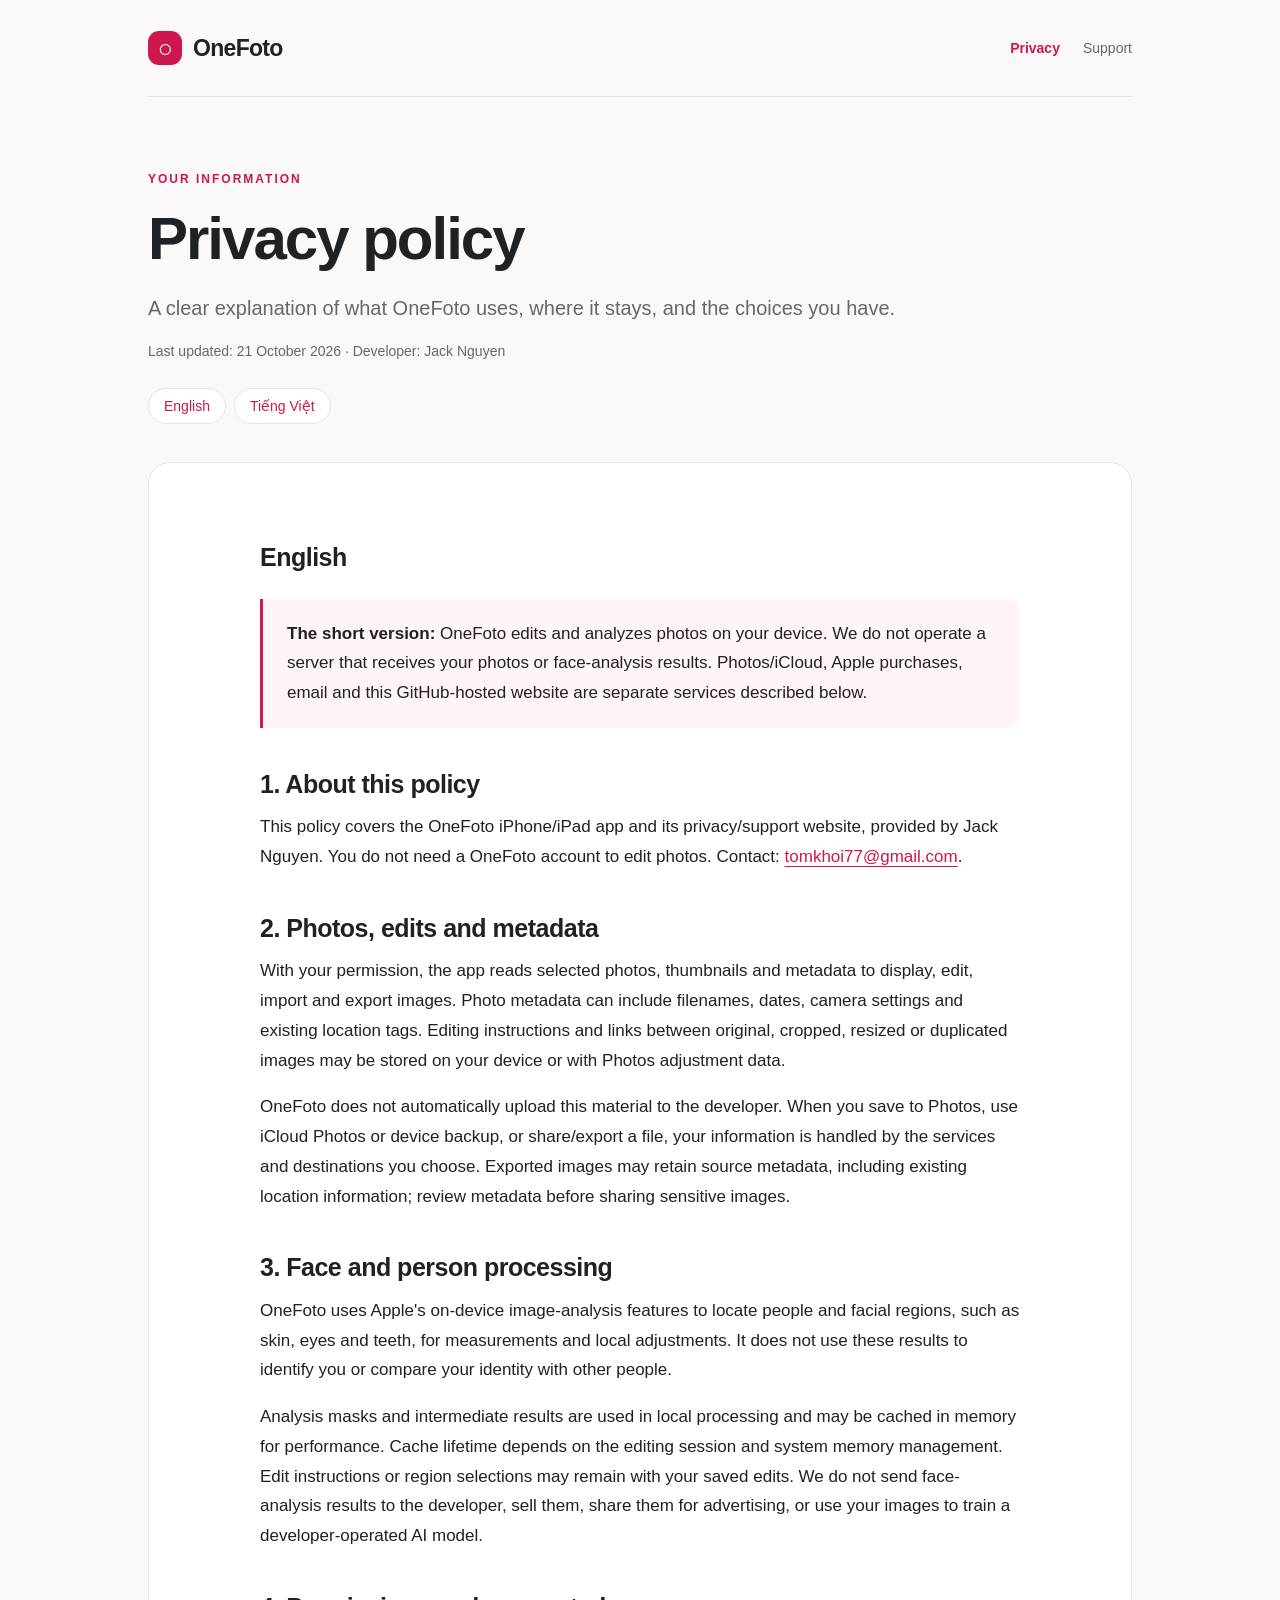
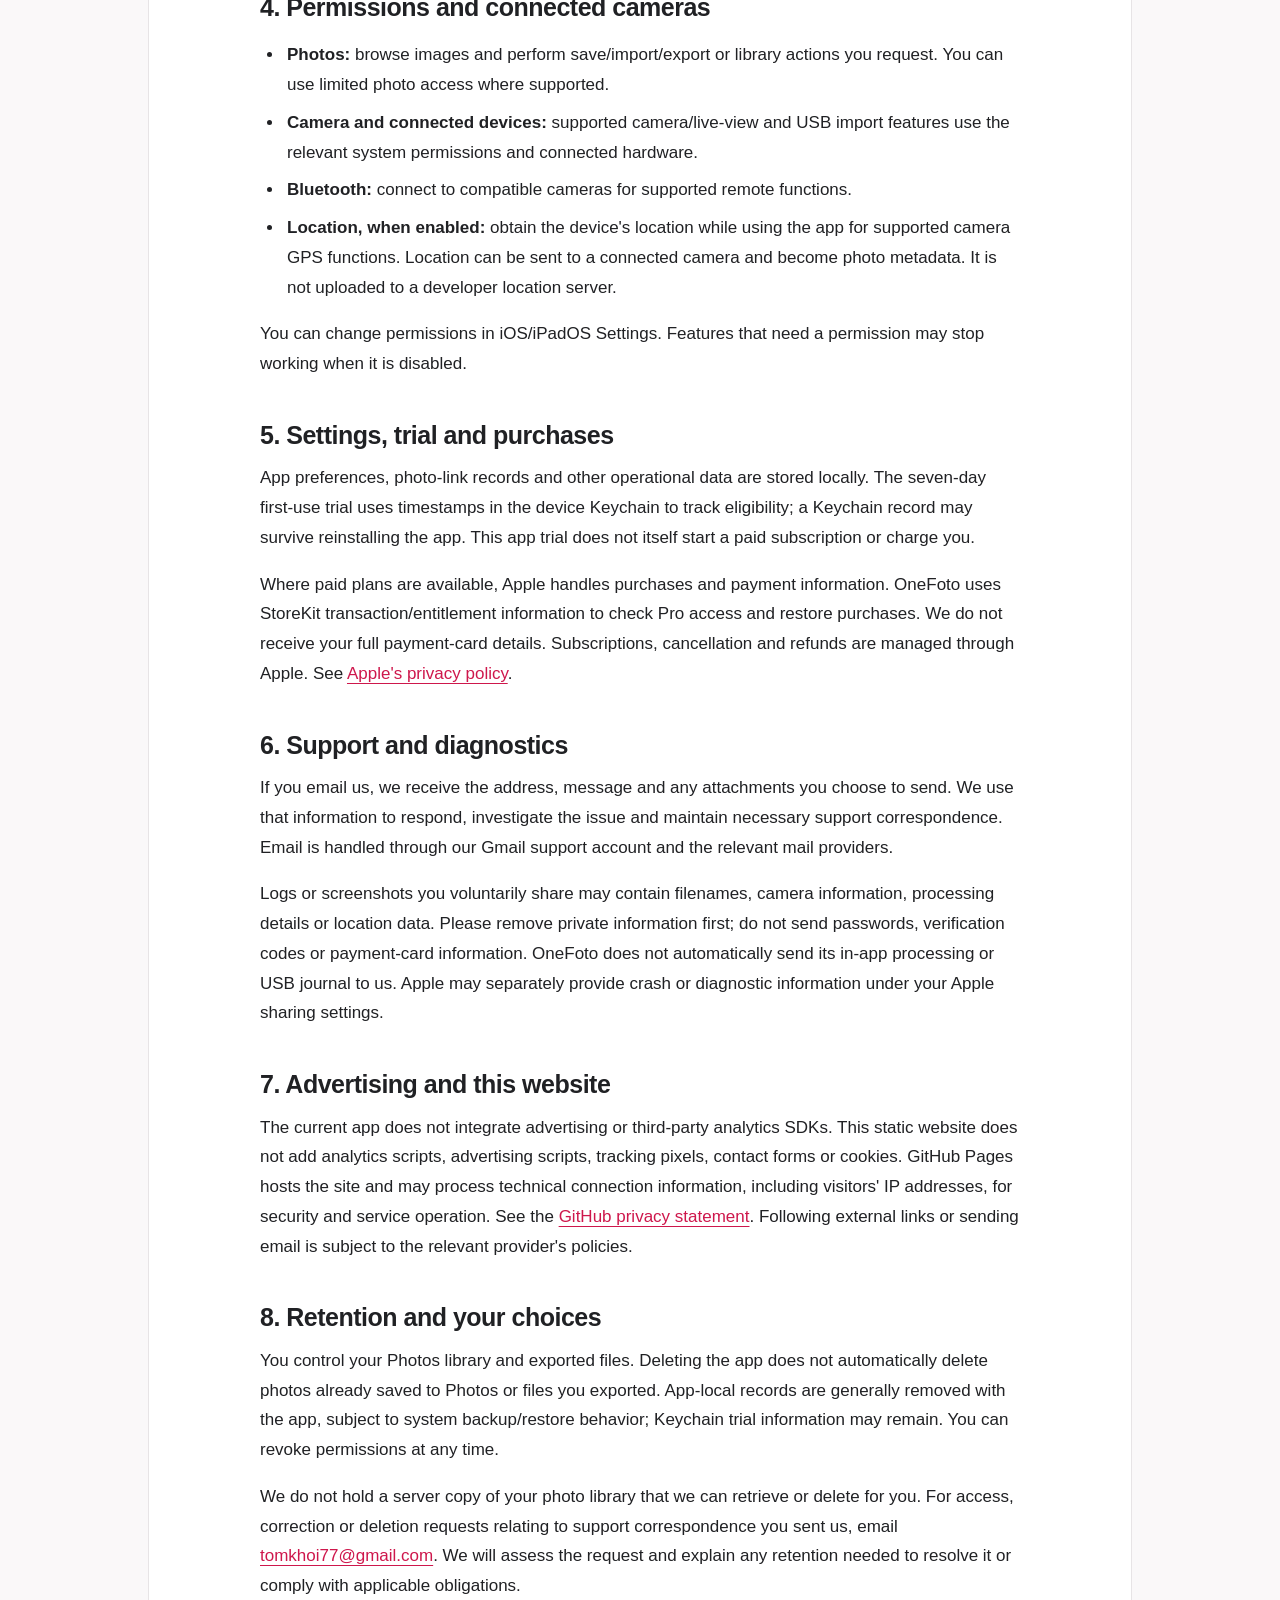
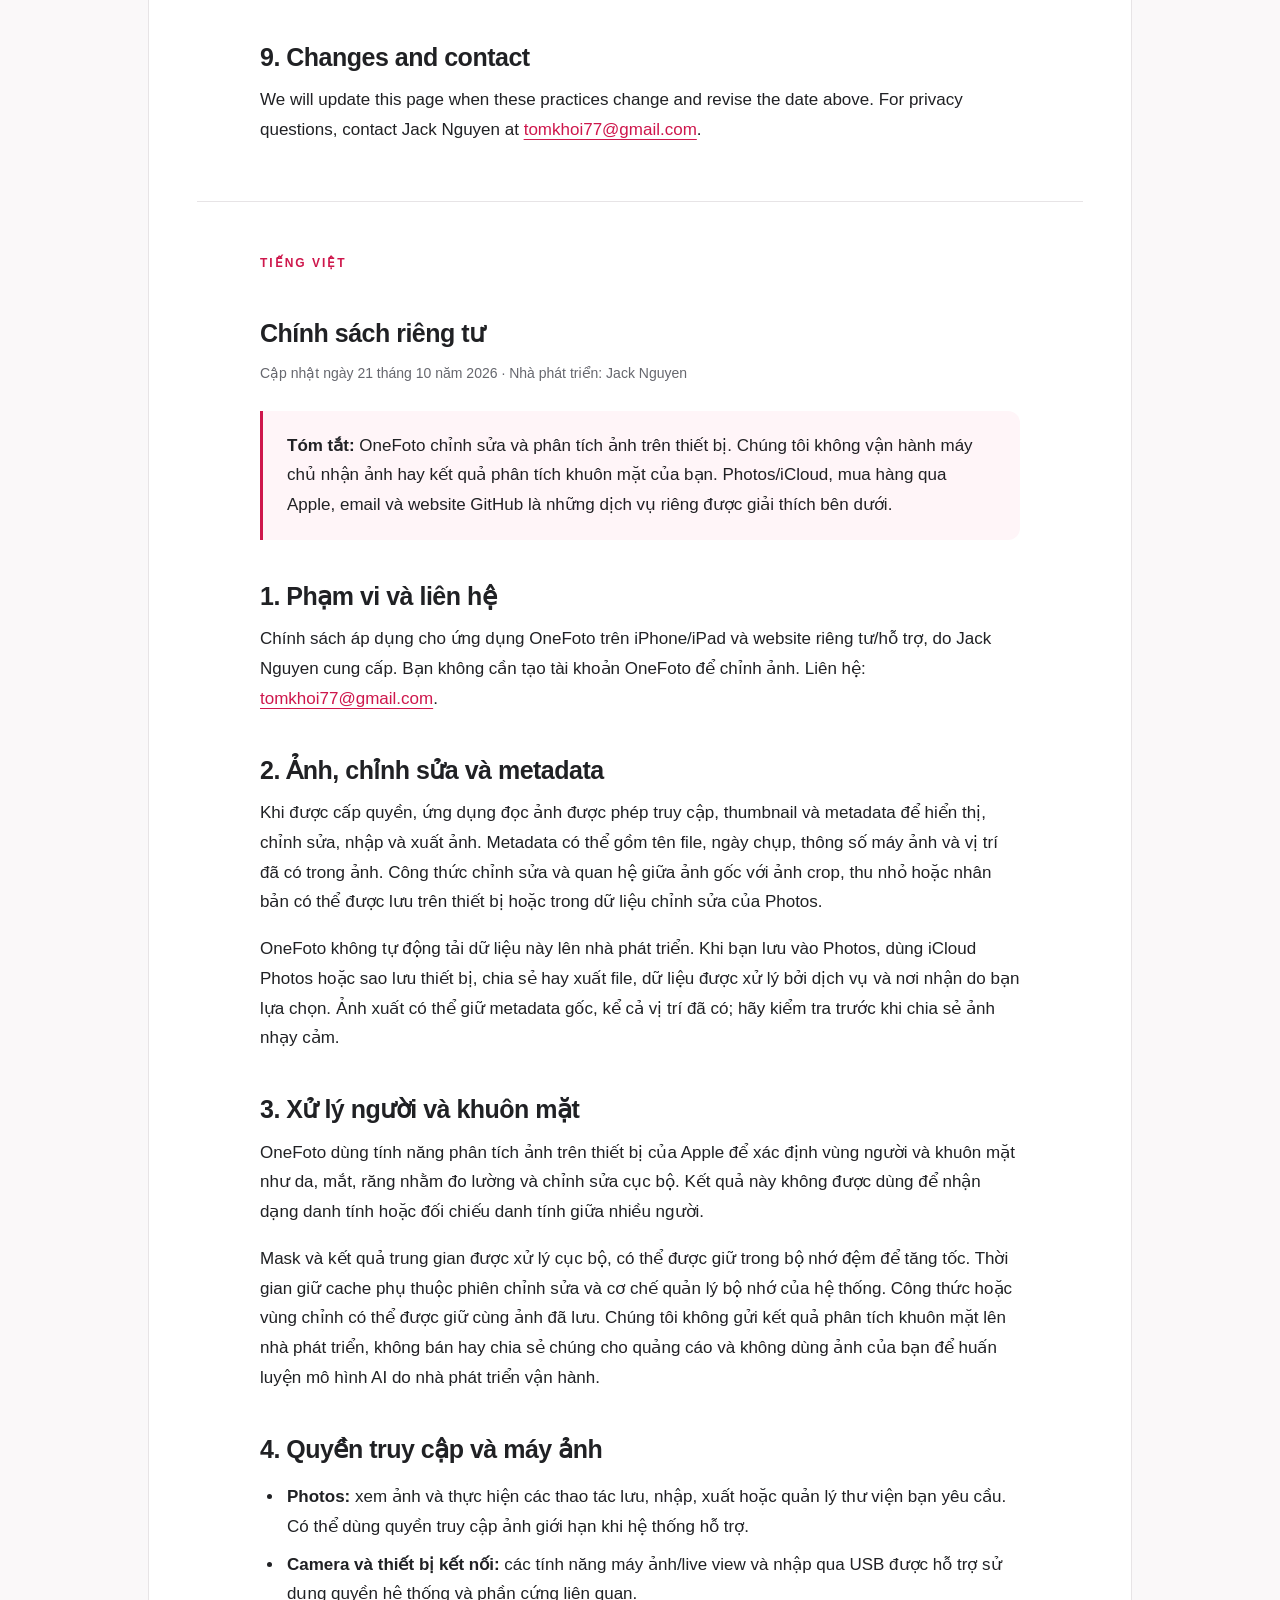
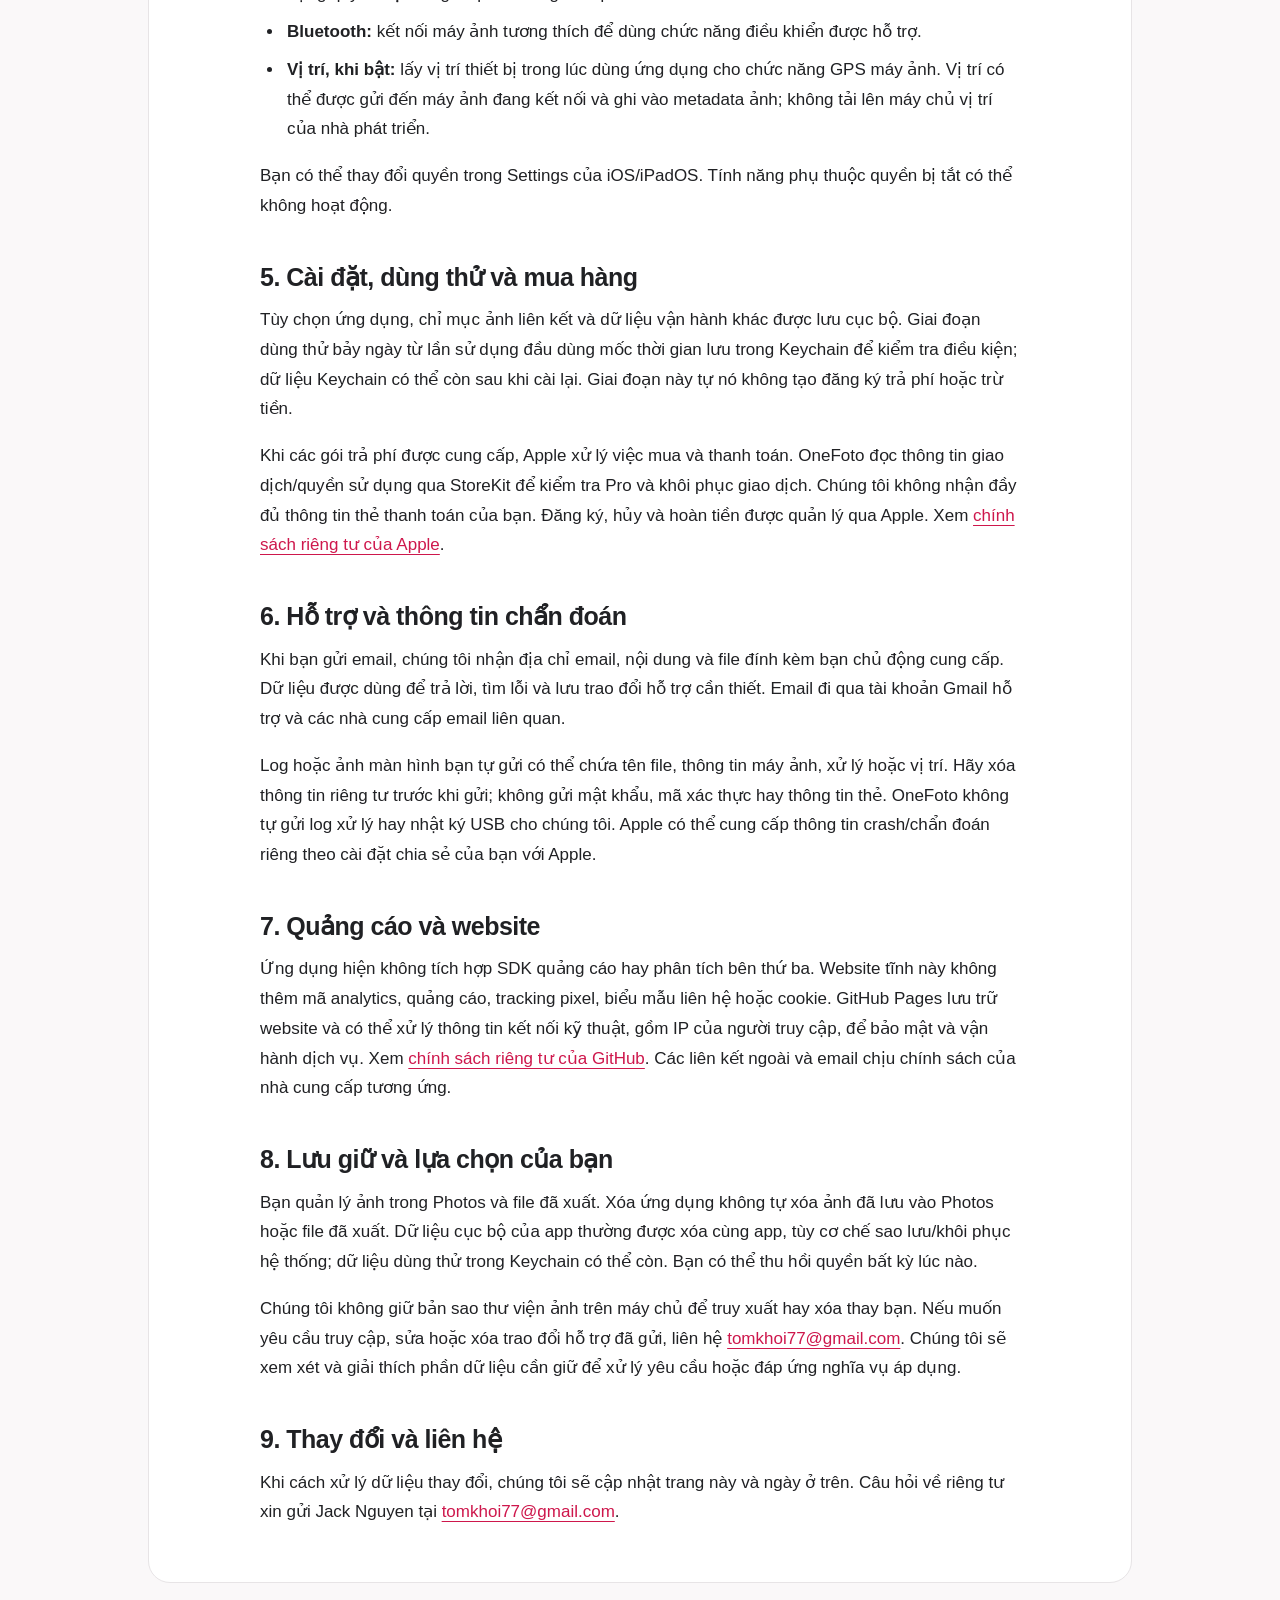
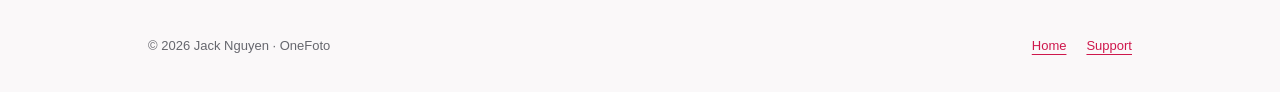
==== privacy/index.html @ 64487160 "Publish bilingual OneFoto privacy and support website" ====
<!doctype html>
<html lang="en">
<head><meta charset="utf-8"><meta name="viewport" content="width=device-width,initial-scale=1"><meta name="description" content="OneFoto privacy policy: on-device photo and face processing, Photos permissions, optional location, purchases and support."><title>Privacy Policy — OneFoto</title><link rel="stylesheet" href="../assets/site.css"><link rel="canonical" href="https://jacknguyen77.github.io/onefoto/privacy/"></head>
<body><a class="skip" href="#main">Skip to content</a><div class="shell"><header class="header"><a class="brand" href="../" aria-label="OneFoto home"><span class="mark" aria-hidden="true">○</span>OneFoto</a><nav aria-label="Main navigation"><a href="./" aria-current="page">Privacy</a><a href="../support/">Support</a></nav></header>
<main id="main"><div class="hero"><span class="eyebrow">Your information</span><h1>Privacy policy</h1><p class="lede">A clear explanation of what OneFoto uses, where it stays, and the choices you have.</p><p class="meta">Last updated: 21 October 2026 · Developer: Jack Nguyen</p><nav class="languages" aria-label="Choose language"><a href="#english" lang="en">English</a><a href="#vietnamese" lang="vi">Tiếng Việt</a></nav></div>
<article class="content"><section id="english" lang="en" aria-labelledby="en-title"><h2 id="en-title">English</h2>
<div class="callout"><p><strong>The short version:</strong> OneFoto edits and analyzes photos on your device. We do not operate a server that receives your photos or face-analysis results. Photos/iCloud, Apple purchases, email and this GitHub-hosted website are separate services described below.</p></div>
<h2>1. About this policy</h2><p>This policy covers the OneFoto iPhone/iPad app and its privacy/support website, provided by Jack Nguyen. You do not need a OneFoto account to edit photos. Contact: <a href="mailto:tomkhoi77@gmail.com">tomkhoi77@gmail.com</a>.</p>
<h2>2. Photos, edits and metadata</h2><p>With your permission, the app reads selected photos, thumbnails and metadata to display, edit, import and export images. Photo metadata can include filenames, dates, camera settings and existing location tags. Editing instructions and links between original, cropped, resized or duplicated images may be stored on your device or with Photos adjustment data.</p><p>OneFoto does not automatically upload this material to the developer. When you save to Photos, use iCloud Photos or device backup, or share/export a file, your information is handled by the services and destinations you choose. Exported images may retain source metadata, including existing location information; review metadata before sharing sensitive images.</p>
<h2>3. Face and person processing</h2><p>OneFoto uses Apple's on-device image-analysis features to locate people and facial regions, such as skin, eyes and teeth, for measurements and local adjustments. It does not use these results to identify you or compare your identity with other people.</p><p>Analysis masks and intermediate results are used in local processing and may be cached in memory for performance. Cache lifetime depends on the editing session and system memory management. Edit instructions or region selections may remain with your saved edits. We do not send face-analysis results to the developer, sell them, share them for advertising, or use your images to train a developer-operated AI model.</p>
<h2>4. Permissions and connected cameras</h2><ul><li><strong>Photos:</strong> browse images and perform save/import/export or library actions you request. You can use limited photo access where supported.</li><li><strong>Camera and connected devices:</strong> supported camera/live-view and USB import features use the relevant system permissions and connected hardware.</li><li><strong>Bluetooth:</strong> connect to compatible cameras for supported remote functions.</li><li><strong>Location, when enabled:</strong> obtain the device's location while using the app for supported camera GPS functions. Location can be sent to a connected camera and become photo metadata. It is not uploaded to a developer location server.</li></ul><p>You can change permissions in iOS/iPadOS Settings. Features that need a permission may stop working when it is disabled.</p>
<h2>5. Settings, trial and purchases</h2><p>App preferences, photo-link records and other operational data are stored locally. The seven-day first-use trial uses timestamps in the device Keychain to track eligibility; a Keychain record may survive reinstalling the app. This app trial does not itself start a paid subscription or charge you.</p><p>Where paid plans are available, Apple handles purchases and payment information. OneFoto uses StoreKit transaction/entitlement information to check Pro access and restore purchases. We do not receive your full payment-card details. Subscriptions, cancellation and refunds are managed through Apple. See <a href="https://www.apple.com/legal/privacy/">Apple's privacy policy</a>.</p>
<h2>6. Support and diagnostics</h2><p>If you email us, we receive the address, message and any attachments you choose to send. We use that information to respond, investigate the issue and maintain necessary support correspondence. Email is handled through our Gmail support account and the relevant mail providers.</p><p>Logs or screenshots you voluntarily share may contain filenames, camera information, processing details or location data. Please remove private information first; do not send passwords, verification codes or payment-card information. OneFoto does not automatically send its in-app processing or USB journal to us. Apple may separately provide crash or diagnostic information under your Apple sharing settings.</p>
<h2>7. Advertising and this website</h2><p>The current app does not integrate advertising or third-party analytics SDKs. This static website does not add analytics scripts, advertising scripts, tracking pixels, contact forms or cookies. GitHub Pages hosts the site and may process technical connection information, including visitors' IP addresses, for security and service operation. See the <a href="https://docs.github.com/en/site-policy/privacy-policies/github-general-privacy-statement">GitHub privacy statement</a>. Following external links or sending email is subject to the relevant provider's policies.</p>
<h2>8. Retention and your choices</h2><p>You control your Photos library and exported files. Deleting the app does not automatically delete photos already saved to Photos or files you exported. App-local records are generally removed with the app, subject to system backup/restore behavior; Keychain trial information may remain. You can revoke permissions at any time.</p><p>We do not hold a server copy of your photo library that we can retrieve or delete for you. For access, correction or deletion requests relating to support correspondence you sent us, email <a href="mailto:tomkhoi77@gmail.com">tomkhoi77@gmail.com</a>. We will assess the request and explain any retention needed to resolve it or comply with applicable obligations.</p>
<h2>9. Changes and contact</h2><p>We will update this page when these practices change and revise the date above. For privacy questions, contact Jack Nguyen at <a href="mailto:tomkhoi77@gmail.com">tomkhoi77@gmail.com</a>.</p></section>
<hr class="language-break">
<section id="vietnamese" lang="vi" aria-labelledby="vi-title"><span class="eyebrow">Tiếng Việt</span><h2 id="vi-title">Chính sách riêng tư</h2><p class="meta">Cập nhật ngày 21 tháng 10 năm 2026 · Nhà phát triển: Jack Nguyen</p>
<div class="callout"><p><strong>Tóm tắt:</strong> OneFoto chỉnh sửa và phân tích ảnh trên thiết bị. Chúng tôi không vận hành máy chủ nhận ảnh hay kết quả phân tích khuôn mặt của bạn. Photos/iCloud, mua hàng qua Apple, email và website GitHub là những dịch vụ riêng được giải thích bên dưới.</p></div>
<h2>1. Phạm vi và liên hệ</h2><p>Chính sách áp dụng cho ứng dụng OneFoto trên iPhone/iPad và website riêng tư/hỗ trợ, do Jack Nguyen cung cấp. Bạn không cần tạo tài khoản OneFoto để chỉnh ảnh. Liên hệ: <a href="mailto:tomkhoi77@gmail.com">tomkhoi77@gmail.com</a>.</p>
<h2>2. Ảnh, chỉnh sửa và metadata</h2><p>Khi được cấp quyền, ứng dụng đọc ảnh được phép truy cập, thumbnail và metadata để hiển thị, chỉnh sửa, nhập và xuất ảnh. Metadata có thể gồm tên file, ngày chụp, thông số máy ảnh và vị trí đã có trong ảnh. Công thức chỉnh sửa và quan hệ giữa ảnh gốc với ảnh crop, thu nhỏ hoặc nhân bản có thể được lưu trên thiết bị hoặc trong dữ liệu chỉnh sửa của Photos.</p><p>OneFoto không tự động tải dữ liệu này lên nhà phát triển. Khi bạn lưu vào Photos, dùng iCloud Photos hoặc sao lưu thiết bị, chia sẻ hay xuất file, dữ liệu được xử lý bởi dịch vụ và nơi nhận do bạn lựa chọn. Ảnh xuất có thể giữ metadata gốc, kể cả vị trí đã có; hãy kiểm tra trước khi chia sẻ ảnh nhạy cảm.</p>
<h2>3. Xử lý người và khuôn mặt</h2><p>OneFoto dùng tính năng phân tích ảnh trên thiết bị của Apple để xác định vùng người và khuôn mặt như da, mắt, răng nhằm đo lường và chỉnh sửa cục bộ. Kết quả này không được dùng để nhận dạng danh tính hoặc đối chiếu danh tính giữa nhiều người.</p><p>Mask và kết quả trung gian được xử lý cục bộ, có thể được giữ trong bộ nhớ đệm để tăng tốc. Thời gian giữ cache phụ thuộc phiên chỉnh sửa và cơ chế quản lý bộ nhớ của hệ thống. Công thức hoặc vùng chỉnh có thể được giữ cùng ảnh đã lưu. Chúng tôi không gửi kết quả phân tích khuôn mặt lên nhà phát triển, không bán hay chia sẻ chúng cho quảng cáo và không dùng ảnh của bạn để huấn luyện mô hình AI do nhà phát triển vận hành.</p>
<h2>4. Quyền truy cập và máy ảnh</h2><ul><li><strong>Photos:</strong> xem ảnh và thực hiện các thao tác lưu, nhập, xuất hoặc quản lý thư viện bạn yêu cầu. Có thể dùng quyền truy cập ảnh giới hạn khi hệ thống hỗ trợ.</li><li><strong>Camera và thiết bị kết nối:</strong> các tính năng máy ảnh/live view và nhập qua USB được hỗ trợ sử dụng quyền hệ thống và phần cứng liên quan.</li><li><strong>Bluetooth:</strong> kết nối máy ảnh tương thích để dùng chức năng điều khiển được hỗ trợ.</li><li><strong>Vị trí, khi bật:</strong> lấy vị trí thiết bị trong lúc dùng ứng dụng cho chức năng GPS máy ảnh. Vị trí có thể được gửi đến máy ảnh đang kết nối và ghi vào metadata ảnh; không tải lên máy chủ vị trí của nhà phát triển.</li></ul><p>Bạn có thể thay đổi quyền trong Settings của iOS/iPadOS. Tính năng phụ thuộc quyền bị tắt có thể không hoạt động.</p>
<h2>5. Cài đặt, dùng thử và mua hàng</h2><p>Tùy chọn ứng dụng, chỉ mục ảnh liên kết và dữ liệu vận hành khác được lưu cục bộ. Giai đoạn dùng thử bảy ngày từ lần sử dụng đầu dùng mốc thời gian lưu trong Keychain để kiểm tra điều kiện; dữ liệu Keychain có thể còn sau khi cài lại. Giai đoạn này tự nó không tạo đăng ký trả phí hoặc trừ tiền.</p><p>Khi các gói trả phí được cung cấp, Apple xử lý việc mua và thanh toán. OneFoto đọc thông tin giao dịch/quyền sử dụng qua StoreKit để kiểm tra Pro và khôi phục giao dịch. Chúng tôi không nhận đầy đủ thông tin thẻ thanh toán của bạn. Đăng ký, hủy và hoàn tiền được quản lý qua Apple. Xem <a href="https://www.apple.com/legal/privacy/">chính sách riêng tư của Apple</a>.</p>
<h2>6. Hỗ trợ và thông tin chẩn đoán</h2><p>Khi bạn gửi email, chúng tôi nhận địa chỉ email, nội dung và file đính kèm bạn chủ động cung cấp. Dữ liệu được dùng để trả lời, tìm lỗi và lưu trao đổi hỗ trợ cần thiết. Email đi qua tài khoản Gmail hỗ trợ và các nhà cung cấp email liên quan.</p><p>Log hoặc ảnh màn hình bạn tự gửi có thể chứa tên file, thông tin máy ảnh, xử lý hoặc vị trí. Hãy xóa thông tin riêng tư trước khi gửi; không gửi mật khẩu, mã xác thực hay thông tin thẻ. OneFoto không tự gửi log xử lý hay nhật ký USB cho chúng tôi. Apple có thể cung cấp thông tin crash/chẩn đoán riêng theo cài đặt chia sẻ của bạn với Apple.</p>
<h2>7. Quảng cáo và website</h2><p>Ứng dụng hiện không tích hợp SDK quảng cáo hay phân tích bên thứ ba. Website tĩnh này không thêm mã analytics, quảng cáo, tracking pixel, biểu mẫu liên hệ hoặc cookie. GitHub Pages lưu trữ website và có thể xử lý thông tin kết nối kỹ thuật, gồm IP của người truy cập, để bảo mật và vận hành dịch vụ. Xem <a href="https://docs.github.com/en/site-policy/privacy-policies/github-general-privacy-statement">chính sách riêng tư của GitHub</a>. Các liên kết ngoài và email chịu chính sách của nhà cung cấp tương ứng.</p>
<h2>8. Lưu giữ và lựa chọn của bạn</h2><p>Bạn quản lý ảnh trong Photos và file đã xuất. Xóa ứng dụng không tự xóa ảnh đã lưu vào Photos hoặc file đã xuất. Dữ liệu cục bộ của app thường được xóa cùng app, tùy cơ chế sao lưu/khôi phục hệ thống; dữ liệu dùng thử trong Keychain có thể còn. Bạn có thể thu hồi quyền bất kỳ lúc nào.</p><p>Chúng tôi không giữ bản sao thư viện ảnh trên máy chủ để truy xuất hay xóa thay bạn. Nếu muốn yêu cầu truy cập, sửa hoặc xóa trao đổi hỗ trợ đã gửi, liên hệ <a href="mailto:tomkhoi77@gmail.com">tomkhoi77@gmail.com</a>. Chúng tôi sẽ xem xét và giải thích phần dữ liệu cần giữ để xử lý yêu cầu hoặc đáp ứng nghĩa vụ áp dụng.</p>
<h2>9. Thay đổi và liên hệ</h2><p>Khi cách xử lý dữ liệu thay đổi, chúng tôi sẽ cập nhật trang này và ngày ở trên. Câu hỏi về riêng tư xin gửi Jack Nguyen tại <a href="mailto:tomkhoi77@gmail.com">tomkhoi77@gmail.com</a>.</p></section></article></main>
<footer><span>© 2026 Jack Nguyen · OneFoto</span><nav aria-label="Footer"><a href="../">Home</a><a href="../support/">Support</a></nav></footer></div></body></html>
---- assets/site.css ----
:root{color-scheme:light;--ink:#202124;--muted:#66676e;--pink:#ce174c;--line:#e7e4e6;--paper:#fff;--bg:#faf8f9}*{box-sizing:border-box}html{scroll-behavior:smooth;scroll-padding-top:28px}body{margin:0;background:var(--bg);color:var(--ink);font:17px/1.75 -apple-system,BlinkMacSystemFont,"Segoe UI",sans-serif}a{color:var(--pink);text-underline-offset:4px;overflow-wrap:anywhere}a:hover{text-decoration-thickness:2px}a:focus-visible,summary:focus-visible{outline:3px solid var(--pink);outline-offset:5px;border-radius:3px}.shell{max-width:1040px;margin:auto;padding:0 28px}.header{display:flex;align-items:center;justify-content:space-between;gap:24px;padding:28px 0;border-bottom:1px solid var(--line)}.brand{display:inline-flex;align-items:center;gap:11px;text-decoration:none;color:var(--ink);font-size:23px;font-weight:750;letter-spacing:-.7px}.mark{display:grid;place-items:center;width:34px;height:34px;border-radius:11px;background:var(--pink);color:white;font-size:25px;line-height:1;font-weight:400}.header nav{display:flex;gap:23px;font-size:14px}.header nav a{color:var(--muted);text-decoration:none}.header nav a[aria-current=page]{color:var(--pink);font-weight:650}.hero{padding:66px 0 38px;max-width:770px}.eyebrow{font-size:12px;text-transform:uppercase;letter-spacing:2px;font-weight:750;color:var(--pink)}h1{font-size:clamp(38px,6vw,60px);line-height:1.1;letter-spacing:-2px;margin:13px 0 20px}h2{font-size:25px;line-height:1.3;letter-spacing:-.5px;margin:40px 0 12px}h3{font-size:19px;line-height:1.4;margin:28px 0 8px}.lede{font-size:20px;color:var(--muted);line-height:1.65;margin:0}.meta,.small{font-size:14px;color:var(--muted)}.languages{display:flex;gap:8px;margin-top:24px;flex-wrap:wrap}.languages a{padding:5px 15px;border:1px solid var(--line);border-radius:24px;font-size:14px;text-decoration:none;background:var(--paper)}.content{background:var(--paper);border:1px solid var(--line);border-radius:22px;padding:38px 48px;margin:0 0 48px}.content>section{max-width:760px;margin:auto}.content p{margin:0 0 17px}.content li{padding-left:3px;margin-bottom:8px}.content ul,.content ol{padding-left:24px}.callout{padding:20px 24px;border-left:3px solid var(--pink);background:#fff5f8;border-radius:0 12px 12px 0;margin:25px 0}.callout p:last-child{margin-bottom:0}.language-break{border:0;border-top:1px solid var(--line);margin:56px 0 45px}.contact{display:block;padding:23px 26px;border-radius:14px;border:1px solid var(--line);background:var(--paper);margin:24px 0 30px}.contact strong{display:block;font-size:21px}.contact a{font-size:clamp(16px,3vw,22px)}details{border-top:1px solid var(--line);padding:18px 0}details:last-of-type{border-bottom:1px solid var(--line)}summary{font-weight:650;cursor:pointer;line-height:1.5}details p:first-of-type{margin-top:14px}.links{display:grid;grid-template-columns:1fr 1fr;gap:18px;margin:32px 0}.card{display:block;border:1px solid var(--line);background:var(--paper);border-radius:18px;padding:25px;text-decoration:none;color:var(--ink)}.card strong{display:block;font-size:23px;margin-bottom:7px}.card span{display:block;color:var(--muted)}.card:hover{border-color:var(--pink)}footer{display:flex;justify-content:space-between;gap:20px;flex-wrap:wrap;padding:4px 0 34px;font-size:13px;color:var(--muted)}footer nav{display:flex;gap:20px}.skip{position:absolute;left:16px;top:-80px;background:white;padding:10px;z-index:1}.skip:focus{top:10px}@media(max-width:640px){.shell{padding:0 20px}.header{padding:22px 0;gap:14px}.header nav{gap:16px;font-size:13px}.brand{font-size:21px}.hero{padding:45px 0 28px}h1{letter-spacing:-1.4px}.lede{font-size:18px}.content{padding:25px 21px;border-radius:17px;margin-bottom:32px}h2{font-size:23px}.contact{padding:18px}.links{grid-template-columns:1fr}.callout{padding:16px 18px}}@media(prefers-reduced-motion:reduce){html{scroll-behavior:auto}}
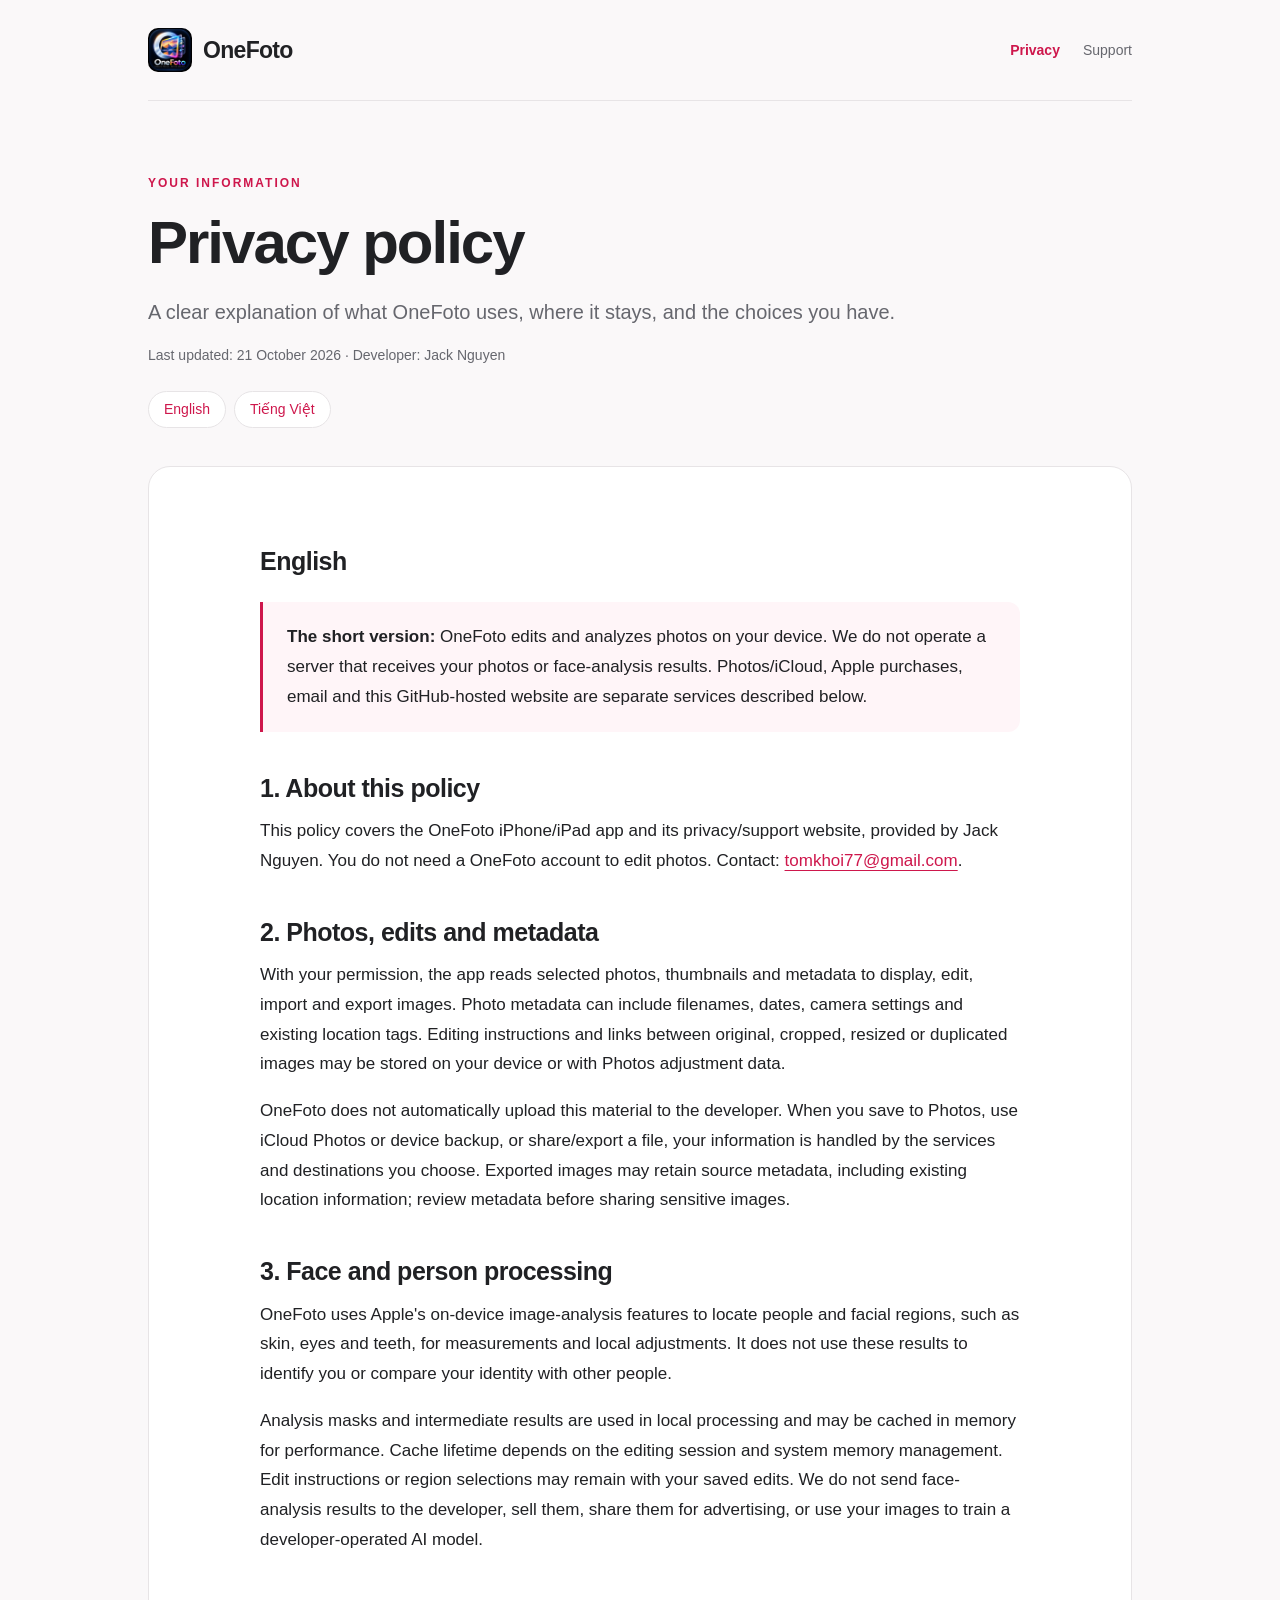
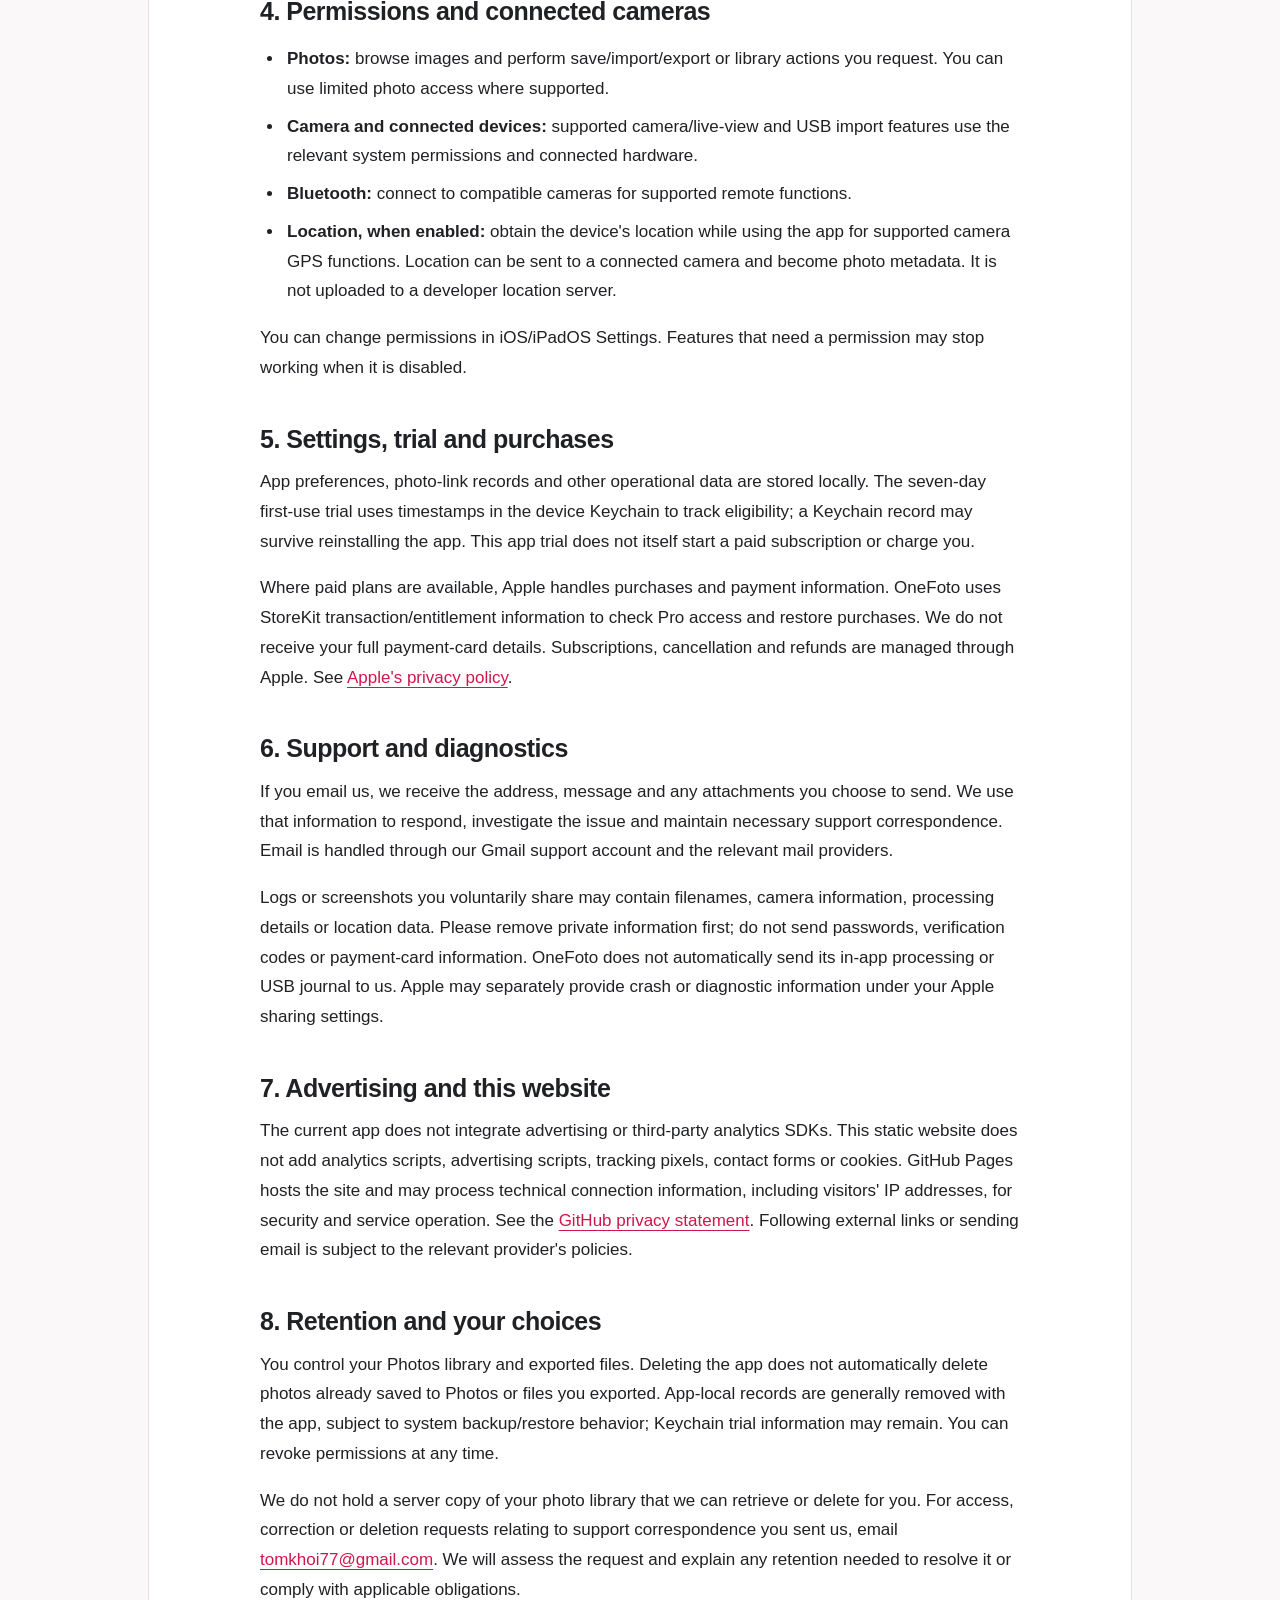
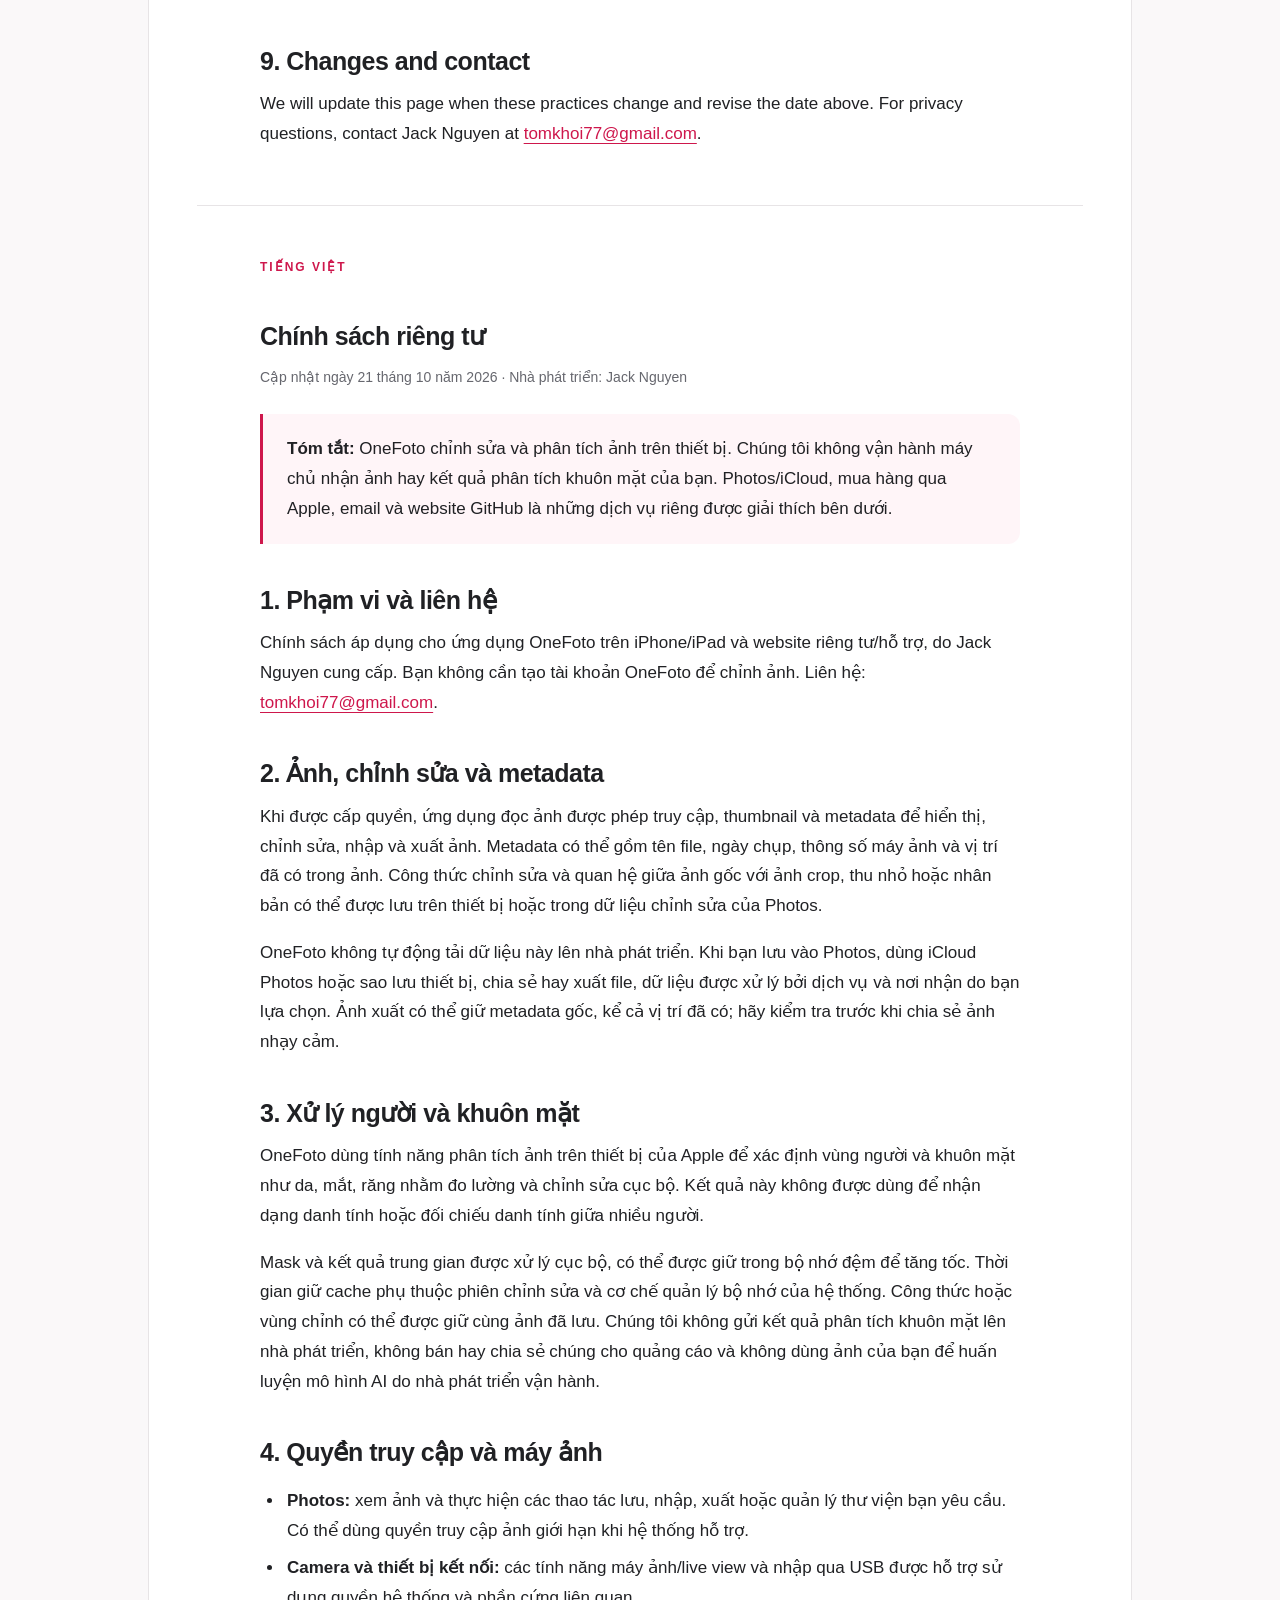
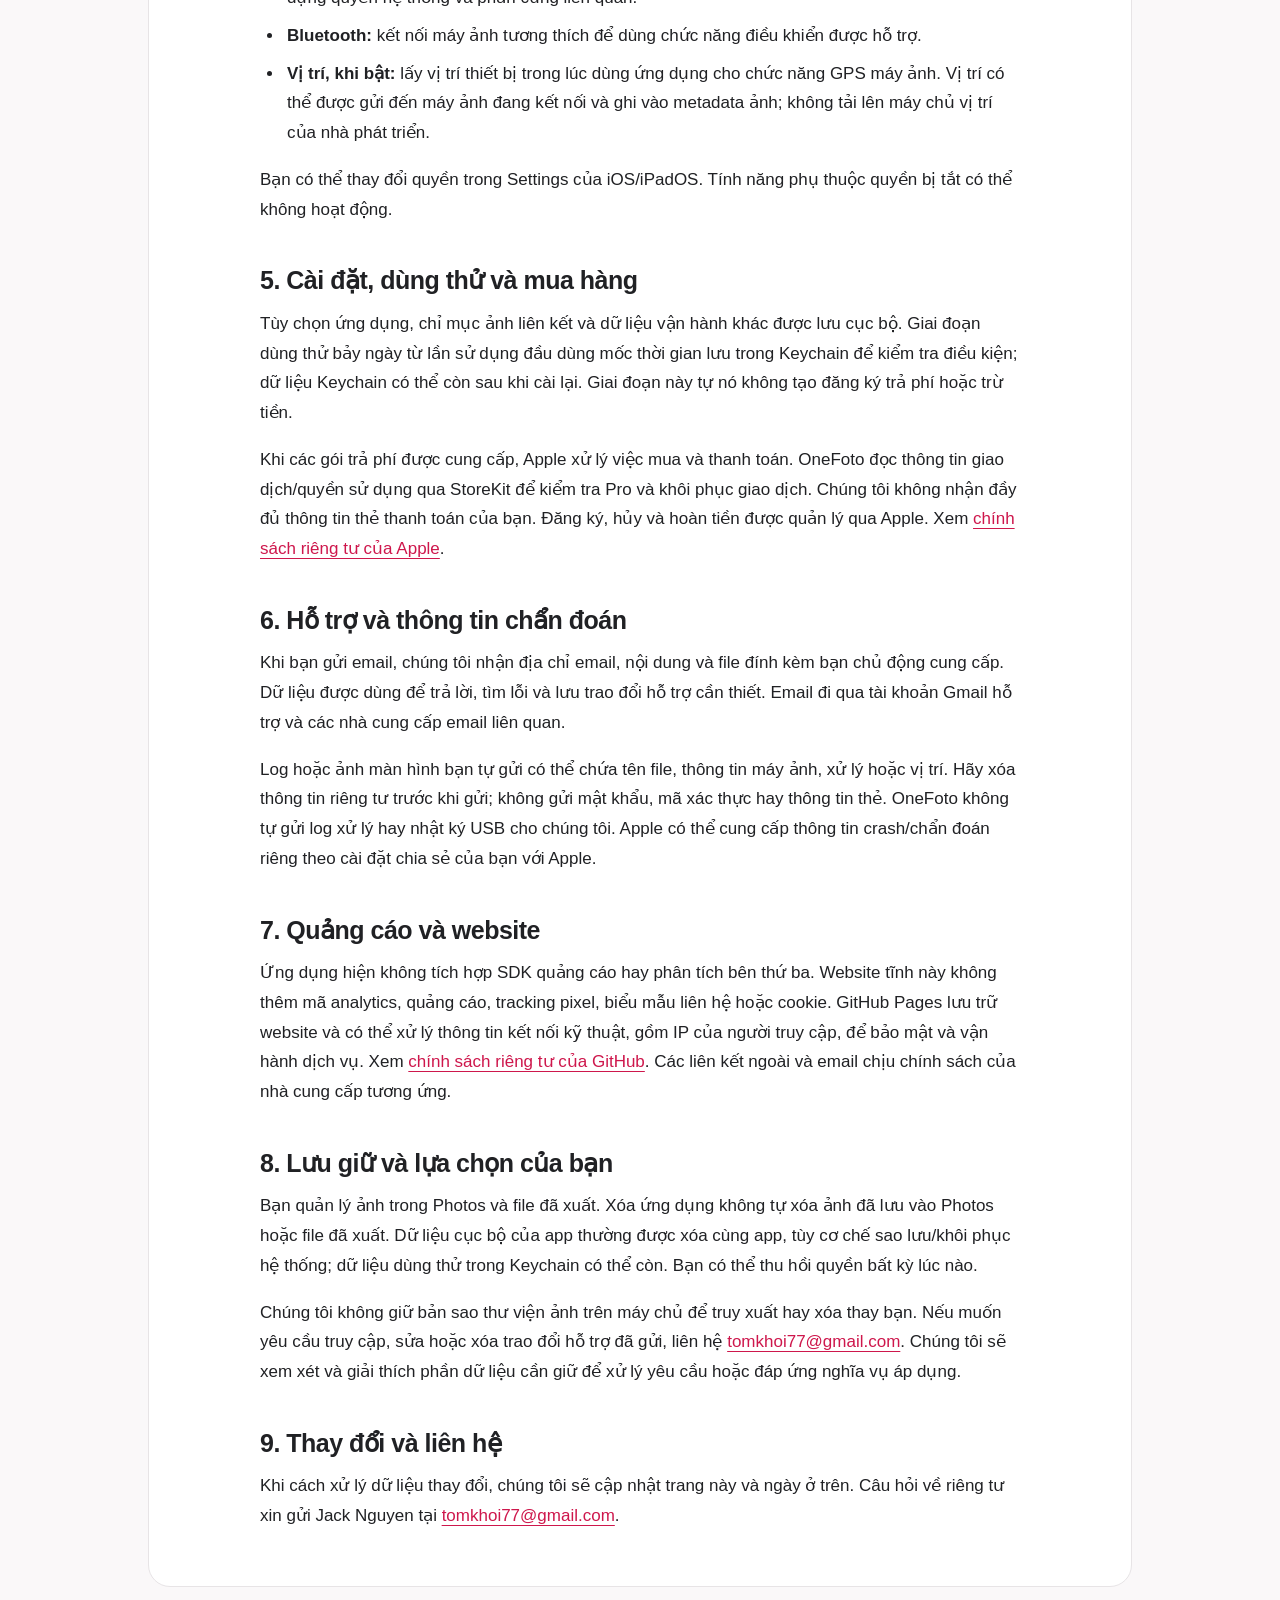
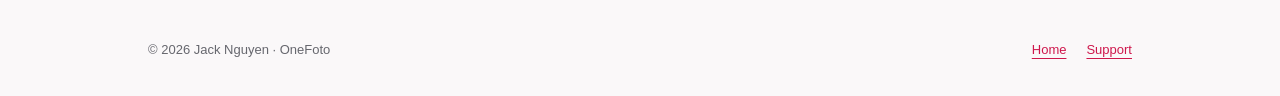
==== commit e51ac2eb: "Use the OneFoto app logo across website and browser icons" ====
--- a/privacy/index.html
+++ b/privacy/index.html
@@ -1,7 +1,7 @@
 <!doctype html>
 <html lang="en">
-<head><meta charset="utf-8"><meta name="viewport" content="width=device-width,initial-scale=1"><meta name="description" content="OneFoto privacy policy: on-device photo and face processing, Photos permissions, optional location, purchases and support."><title>Privacy Policy — OneFoto</title><link rel="stylesheet" href="../assets/site.css"><link rel="canonical" href="https://jacknguyen77.github.io/onefoto/privacy/"></head>
-<body><a class="skip" href="#main">Skip to content</a><div class="shell"><header class="header"><a class="brand" href="../" aria-label="OneFoto home"><span class="mark" aria-hidden="true">○</span>OneFoto</a><nav aria-label="Main navigation"><a href="./" aria-current="page">Privacy</a><a href="../support/">Support</a></nav></header>
+<head><meta charset="utf-8"><meta name="viewport" content="width=device-width,initial-scale=1"><meta name="description" content="OneFoto privacy policy: on-device photo and face processing, Photos permissions, optional location, purchases and support."><title>Privacy Policy — OneFoto</title><link rel="stylesheet" href="../assets/site.css?v=app-logo-1"><link rel="canonical" href="https://jacknguyen77.github.io/onefoto/privacy/"><link rel="icon" type="image/png" href="../assets/onefoto-app-icon.png"><link rel="apple-touch-icon" href="../assets/onefoto-app-icon.png"></head>
+<body><a class="skip" href="#main">Skip to content</a><div class="shell"><header class="header"><a class="brand" href="../" aria-label="OneFoto home"><img class="brand-icon" src="../assets/onefoto-app-icon.png" alt="" width="44" height="44">OneFoto</a><nav aria-label="Main navigation"><a href="./" aria-current="page">Privacy</a><a href="../support/">Support</a></nav></header>
 <main id="main"><div class="hero"><span class="eyebrow">Your information</span><h1>Privacy policy</h1><p class="lede">A clear explanation of what OneFoto uses, where it stays, and the choices you have.</p><p class="meta">Last updated: 21 October 2026 · Developer: Jack Nguyen</p><nav class="languages" aria-label="Choose language"><a href="#english" lang="en">English</a><a href="#vietnamese" lang="vi">Tiếng Việt</a></nav></div>
 <article class="content"><section id="english" lang="en" aria-labelledby="en-title"><h2 id="en-title">English</h2>
 <div class="callout"><p><strong>The short version:</strong> OneFoto edits and analyzes photos on your device. We do not operate a server that receives your photos or face-analysis results. Photos/iCloud, Apple purchases, email and this GitHub-hosted website are separate services described below.</p></div>
--- a/assets/site.css
+++ b/assets/site.css
@@ -1 +1,4 @@
-:root{color-scheme:light;--ink:#202124;--muted:#66676e;--pink:#ce174c;--line:#e7e4e6;--paper:#fff;--bg:#faf8f9}*{box-sizing:border-box}html{scroll-behavior:smooth;scroll-padding-top:28px}body{margin:0;background:var(--bg);color:var(--ink);font:17px/1.75 -apple-system,BlinkMacSystemFont,"Segoe UI",sans-serif}a{color:var(--pink);text-underline-offset:4px;overflow-wrap:anywhere}a:hover{text-decoration-thickness:2px}a:focus-visible,summary:focus-visible{outline:3px solid var(--pink);outline-offset:5px;border-radius:3px}.shell{max-width:1040px;margin:auto;padding:0 28px}.header{display:flex;align-items:center;justify-content:space-between;gap:24px;padding:28px 0;border-bottom:1px solid var(--line)}.brand{display:inline-flex;align-items:center;gap:11px;text-decoration:none;color:var(--ink);font-size:23px;font-weight:750;letter-spacing:-.7px}.mark{display:grid;place-items:center;width:34px;height:34px;border-radius:11px;background:var(--pink);color:white;font-size:25px;line-height:1;font-weight:400}.header nav{display:flex;gap:23px;font-size:14px}.header nav a{color:var(--muted);text-decoration:none}.header nav a[aria-current=page]{color:var(--pink);font-weight:650}.hero{padding:66px 0 38px;max-width:770px}.eyebrow{font-size:12px;text-transform:uppercase;letter-spacing:2px;font-weight:750;color:var(--pink)}h1{font-size:clamp(38px,6vw,60px);line-height:1.1;letter-spacing:-2px;margin:13px 0 20px}h2{font-size:25px;line-height:1.3;letter-spacing:-.5px;margin:40px 0 12px}h3{font-size:19px;line-height:1.4;margin:28px 0 8px}.lede{font-size:20px;color:var(--muted);line-height:1.65;margin:0}.meta,.small{font-size:14px;color:var(--muted)}.languages{display:flex;gap:8px;margin-top:24px;flex-wrap:wrap}.languages a{padding:5px 15px;border:1px solid var(--line);border-radius:24px;font-size:14px;text-decoration:none;background:var(--paper)}.content{background:var(--paper);border:1px solid var(--line);border-radius:22px;padding:38px 48px;margin:0 0 48px}.content>section{max-width:760px;margin:auto}.content p{margin:0 0 17px}.content li{padding-left:3px;margin-bottom:8px}.content ul,.content ol{padding-left:24px}.callout{padding:20px 24px;border-left:3px solid var(--pink);background:#fff5f8;border-radius:0 12px 12px 0;margin:25px 0}.callout p:last-child{margin-bottom:0}.language-break{border:0;border-top:1px solid var(--line);margin:56px 0 45px}.contact{display:block;padding:23px 26px;border-radius:14px;border:1px solid var(--line);background:var(--paper);margin:24px 0 30px}.contact strong{display:block;font-size:21px}.contact a{font-size:clamp(16px,3vw,22px)}details{border-top:1px solid var(--line);padding:18px 0}details:last-of-type{border-bottom:1px solid var(--line)}summary{font-weight:650;cursor:pointer;line-height:1.5}details p:first-of-type{margin-top:14px}.links{display:grid;grid-template-columns:1fr 1fr;gap:18px;margin:32px 0}.card{display:block;border:1px solid var(--line);background:var(--paper);border-radius:18px;padding:25px;text-decoration:none;color:var(--ink)}.card strong{display:block;font-size:23px;margin-bottom:7px}.card span{display:block;color:var(--muted)}.card:hover{border-color:var(--pink)}footer{display:flex;justify-content:space-between;gap:20px;flex-wrap:wrap;padding:4px 0 34px;font-size:13px;color:var(--muted)}footer nav{display:flex;gap:20px}.skip{position:absolute;left:16px;top:-80px;background:white;padding:10px;z-index:1}.skip:focus{top:10px}@media(max-width:640px){.shell{padding:0 20px}.header{padding:22px 0;gap:14px}.header nav{gap:16px;font-size:13px}.brand{font-size:21px}.hero{padding:45px 0 28px}h1{letter-spacing:-1.4px}.lede{font-size:18px}.content{padding:25px 21px;border-radius:17px;margin-bottom:32px}h2{font-size:23px}.contact{padding:18px}.links{grid-template-columns:1fr}.callout{padding:16px 18px}}@media(prefers-reduced-motion:reduce){html{scroll-behavior:auto}}
+:root{color-scheme:light;--ink:#202124;--muted:#66676e;--pink:#ce174c;--line:#e7e4e6;--paper:#fff;--bg:#faf8f9}*{box-sizing:border-box}html{scroll-behavior:smooth;scroll-padding-top:28px}body{margin:0;background:var(--bg);color:var(--ink);font:17px/1.75 -apple-system,BlinkMacSystemFont,"Segoe UI",sans-serif}a{color:var(--pink);text-underline-offset:4px;overflow-wrap:anywhere}a:hover{text-decoration-thickness:2px}a:focus-visible,summary:focus-visible{outline:3px solid var(--pink);outline-offset:5px;border-radius:3px}.shell{max-width:1040px;margin:auto;padding:0 28px}.header{display:flex;align-items:center;justify-content:space-between;gap:24px;padding:28px 0;border-bottom:1px solid var(--line)}.brand{display:inline-flex;align-items:center;gap:11px;text-decoration:none;color:var(--ink);font-size:23px;font-weight:750;letter-spacing:-.7px}.header nav{display:flex;gap:23px;font-size:14px}.header nav a{color:var(--muted);text-decoration:none}.header nav a[aria-current=page]{color:var(--pink);font-weight:650}.hero{padding:66px 0 38px;max-width:770px}.eyebrow{font-size:12px;text-transform:uppercase;letter-spacing:2px;font-weight:750;color:var(--pink)}h1{font-size:clamp(38px,6vw,60px);line-height:1.1;letter-spacing:-2px;margin:13px 0 20px}h2{font-size:25px;line-height:1.3;letter-spacing:-.5px;margin:40px 0 12px}h3{font-size:19px;line-height:1.4;margin:28px 0 8px}.lede{font-size:20px;color:var(--muted);line-height:1.65;margin:0}.meta,.small{font-size:14px;color:var(--muted)}.languages{display:flex;gap:8px;margin-top:24px;flex-wrap:wrap}.languages a{padding:5px 15px;border:1px solid var(--line);border-radius:24px;font-size:14px;text-decoration:none;background:var(--paper)}.content{background:var(--paper);border:1px solid var(--line);border-radius:22px;padding:38px 48px;margin:0 0 48px}.content>section{max-width:760px;margin:auto}.content p{margin:0 0 17px}.content li{padding-left:3px;margin-bottom:8px}.content ul,.content ol{padding-left:24px}.callout{padding:20px 24px;border-left:3px solid var(--pink);background:#fff5f8;border-radius:0 12px 12px 0;margin:25px 0}.callout p:last-child{margin-bottom:0}.language-break{border:0;border-top:1px solid var(--line);margin:56px 0 45px}.contact{display:block;padding:23px 26px;border-radius:14px;border:1px solid var(--line);background:var(--paper);margin:24px 0 30px}.contact strong{display:block;font-size:21px}.contact a{font-size:clamp(16px,3vw,22px)}details{border-top:1px solid var(--line);padding:18px 0}details:last-of-type{border-bottom:1px solid var(--line)}summary{font-weight:650;cursor:pointer;line-height:1.5}details p:first-of-type{margin-top:14px}.links{display:grid;grid-template-columns:1fr 1fr;gap:18px;margin:32px 0}.card{display:block;border:1px solid var(--line);background:var(--paper);border-radius:18px;padding:25px;text-decoration:none;color:var(--ink)}.card strong{display:block;font-size:23px;margin-bottom:7px}.card span{display:block;color:var(--muted)}.card:hover{border-color:var(--pink)}footer{display:flex;justify-content:space-between;gap:20px;flex-wrap:wrap;padding:4px 0 34px;font-size:13px;color:var(--muted)}footer nav{display:flex;gap:20px}.skip{position:absolute;left:16px;top:-80px;background:white;padding:10px;z-index:1}.skip:focus{top:10px}@media(max-width:640px){.shell{padding:0 20px}.header{padding:22px 0;gap:14px}.header nav{gap:16px;font-size:13px}.brand{font-size:21px}.hero{padding:45px 0 28px}h1{letter-spacing:-1.4px}.lede{font-size:18px}.content{padding:25px 21px;border-radius:17px;margin-bottom:32px}h2{font-size:23px}.contact{padding:18px}.links{grid-template-columns:1fr}.callout{padding:16px 18px}}@media(prefers-reduced-motion:reduce){html{scroll-behavior:auto}}
+/* Keep contact address and availability on distinct readable lines. */
+.contact>a,.contact>.small{display:block}
+.brand-icon{display:block;width:44px;height:44px;object-fit:contain;border-radius:10px;flex:none}
